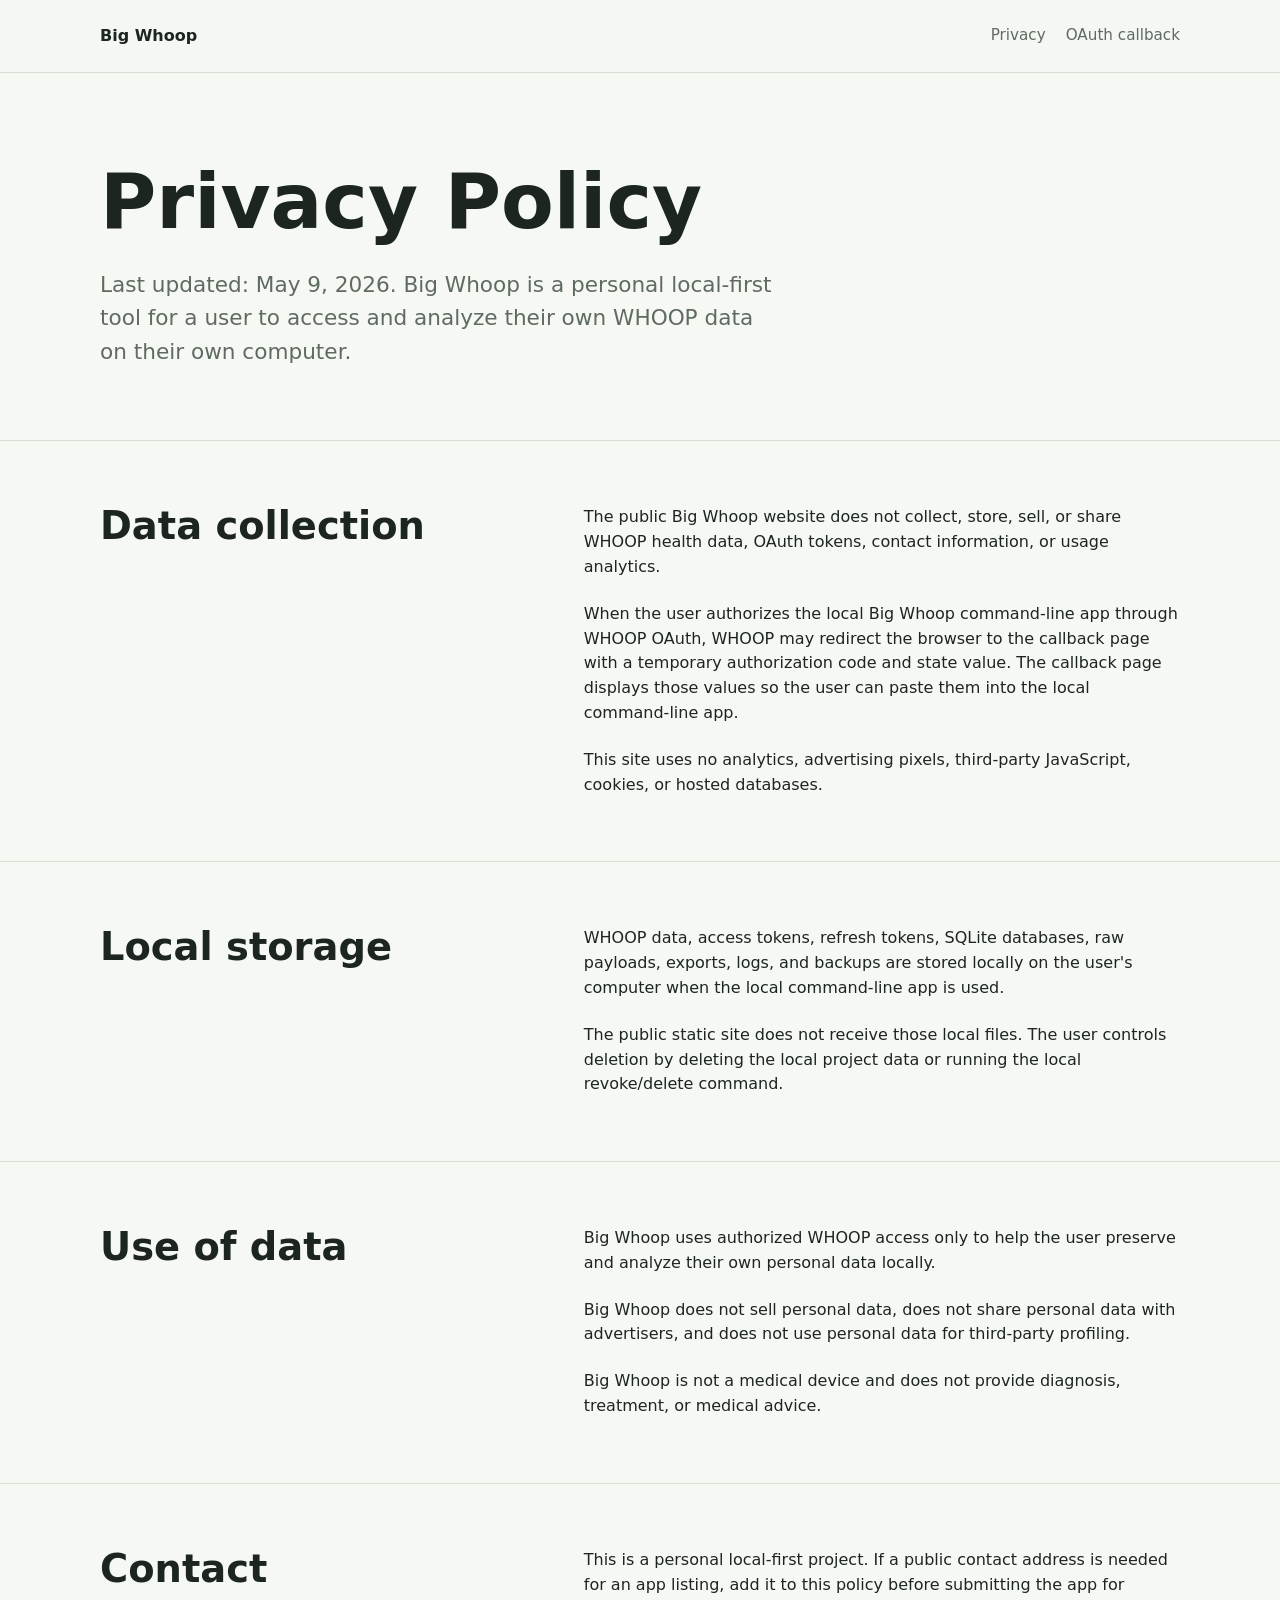
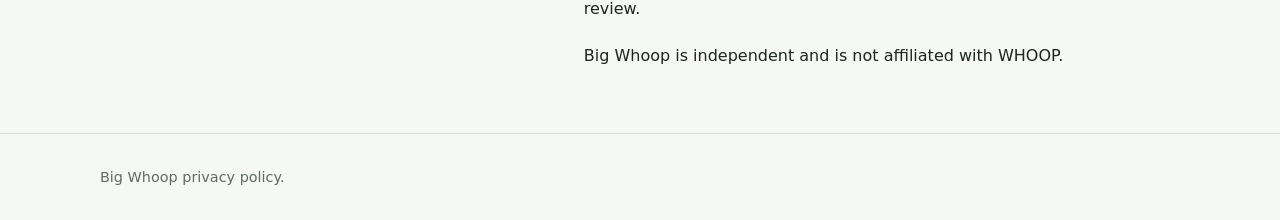
==== site/privacy/index.html @ 6ac947f6 "init" ====
<!doctype html>
<html lang="en">
  <head>
    <meta charset="utf-8">
    <meta name="viewport" content="width=device-width, initial-scale=1">
    <title>Privacy Policy | Big Whoop</title>
    <meta name="description" content="Privacy policy for Big Whoop, a local-first personal WHOOP data tool.">
    <link rel="stylesheet" href="../styles.css">
  </head>
  <body>
    <header class="site-header">
      <nav class="shell nav" aria-label="Main navigation">
        <a class="brand" href="../">Big Whoop</a>
        <div class="nav-links">
          <a href="../privacy/">Privacy</a>
          <a href="../oauth/callback/">OAuth callback</a>
        </div>
      </nav>
    </header>

    <main>
      <section class="hero">
        <div class="shell">
          <h1>Privacy Policy</h1>
          <p class="lede">Last updated: May 9, 2026. Big Whoop is a personal local-first tool for a user to access and analyze their own WHOOP data on their own computer.</p>
        </div>
      </section>

      <section class="section">
        <div class="shell section-grid">
          <h2>Data collection</h2>
          <div class="stack">
            <p>The public Big Whoop website does not collect, store, sell, or share WHOOP health data, OAuth tokens, contact information, or usage analytics.</p>
            <p>When the user authorizes the local Big Whoop command-line app through WHOOP OAuth, WHOOP may redirect the browser to the callback page with a temporary authorization code and state value. The callback page displays those values so the user can paste them into the local command-line app.</p>
            <p>This site uses no analytics, advertising pixels, third-party JavaScript, cookies, or hosted databases.</p>
          </div>
        </div>
      </section>

      <section class="section">
        <div class="shell section-grid">
          <h2>Local storage</h2>
          <div class="stack">
            <p>WHOOP data, access tokens, refresh tokens, SQLite databases, raw payloads, exports, logs, and backups are stored locally on the user's computer when the local command-line app is used.</p>
            <p>The public static site does not receive those local files. The user controls deletion by deleting the local project data or running the local revoke/delete command.</p>
          </div>
        </div>
      </section>

      <section class="section">
        <div class="shell section-grid">
          <h2>Use of data</h2>
          <div class="stack">
            <p>Big Whoop uses authorized WHOOP access only to help the user preserve and analyze their own personal data locally.</p>
            <p>Big Whoop does not sell personal data, does not share personal data with advertisers, and does not use personal data for third-party profiling.</p>
            <p>Big Whoop is not a medical device and does not provide diagnosis, treatment, or medical advice.</p>
          </div>
        </div>
      </section>

      <section class="section">
        <div class="shell section-grid">
          <h2>Contact</h2>
          <div class="stack">
            <p>This is a personal local-first project. If a public contact address is needed for an app listing, add it to this policy before submitting the app for review.</p>
            <p>Big Whoop is independent and is not affiliated with WHOOP.</p>
          </div>
        </div>
      </section>
    </main>

    <footer class="site-footer">
      <div class="shell">Big Whoop privacy policy.</div>
    </footer>
  </body>
</html>
---- site/styles.css ----
:root {
  color-scheme: light;
  --bg: #f6f8f3;
  --ink: #1c261f;
  --muted: #5f6b62;
  --line: #d7dfd5;
  --panel: #ffffff;
  --accent: #1f6f4a;
  --accent-ink: #ffffff;
  --warn: #8a5a00;
  font-family: Inter, ui-sans-serif, system-ui, -apple-system, BlinkMacSystemFont, "Segoe UI", sans-serif;
}

* {
  box-sizing: border-box;
}

body {
  margin: 0;
  background: var(--bg);
  color: var(--ink);
  line-height: 1.55;
}

a {
  color: var(--accent);
}

.shell {
  width: min(1080px, calc(100% - 40px));
  margin: 0 auto;
}

.site-header {
  border-bottom: 1px solid var(--line);
  background: rgba(246, 248, 243, 0.92);
}

.nav {
  min-height: 72px;
  display: flex;
  align-items: center;
  justify-content: space-between;
  gap: 24px;
}

.brand {
  color: var(--ink);
  font-size: 1rem;
  font-weight: 760;
  text-decoration: none;
}

.nav-links {
  display: flex;
  align-items: center;
  gap: 20px;
  font-size: 0.95rem;
}

.nav-links a {
  color: var(--muted);
  text-decoration: none;
}

.hero {
  padding: 88px 0 72px;
  border-bottom: 1px solid var(--line);
}

.hero-grid {
  display: grid;
  grid-template-columns: minmax(0, 1.25fr) minmax(280px, 0.75fr);
  gap: 56px;
  align-items: start;
}

h1,
h2,
h3 {
  margin: 0;
  line-height: 1.08;
  letter-spacing: 0;
}

h1 {
  max-width: 760px;
  font-size: clamp(2.5rem, 6vw, 5.8rem);
}

h2 {
  font-size: clamp(1.7rem, 3vw, 2.6rem);
}

h3 {
  font-size: 1.05rem;
}

p {
  margin: 0;
}

.lede {
  max-width: 680px;
  margin-top: 24px;
  color: var(--muted);
  font-size: clamp(1.05rem, 2vw, 1.35rem);
}

.actions {
  display: flex;
  flex-wrap: wrap;
  gap: 12px;
  margin-top: 32px;
}

.button {
  display: inline-flex;
  align-items: center;
  justify-content: center;
  min-height: 44px;
  padding: 0 18px;
  border: 1px solid var(--accent);
  background: var(--accent);
  color: var(--accent-ink);
  font-weight: 690;
  text-decoration: none;
}

.button.secondary {
  background: transparent;
  color: var(--accent);
}

.status-panel {
  padding: 24px;
  border: 1px solid var(--line);
  background: var(--panel);
}

.status-panel dl {
  margin: 18px 0 0;
  display: grid;
  gap: 14px;
}

.status-panel dt {
  color: var(--muted);
  font-size: 0.78rem;
  font-weight: 720;
  text-transform: uppercase;
}

.status-panel dd {
  margin: 3px 0 0;
  font-weight: 650;
}

.section {
  padding: 64px 0;
  border-bottom: 1px solid var(--line);
}

.section-grid {
  display: grid;
  grid-template-columns: minmax(220px, 0.42fr) minmax(0, 0.58fr);
  gap: 52px;
}

.stack {
  display: grid;
  gap: 22px;
}

.list {
  margin: 0;
  padding-left: 20px;
  color: var(--muted);
}

.list li + li {
  margin-top: 10px;
}

.notice {
  padding: 18px 20px;
  border-left: 4px solid var(--warn);
  background: #fff7df;
  color: #4e390c;
}

.code-box {
  margin-top: 18px;
  padding: 18px;
  overflow-x: auto;
  border: 1px solid var(--line);
  background: #111711;
  color: #e7f0e8;
  font: 0.94rem/1.55 ui-monospace, SFMono-Regular, Menlo, Consolas, monospace;
}

.callback-card {
  margin: 56px auto;
  width: min(860px, calc(100% - 40px));
  padding: 32px;
  border: 1px solid var(--line);
  background: var(--panel);
}

.field {
  display: grid;
  gap: 8px;
  margin-top: 18px;
}

.field label {
  color: var(--muted);
  font-size: 0.82rem;
  font-weight: 720;
  text-transform: uppercase;
}

.field input {
  width: 100%;
  min-height: 44px;
  padding: 9px 11px;
  border: 1px solid var(--line);
  color: var(--ink);
  font: 0.95rem ui-monospace, SFMono-Regular, Menlo, Consolas, monospace;
}

.site-footer {
  padding: 32px 0;
  color: var(--muted);
  font-size: 0.9rem;
}

@media (max-width: 760px) {
  .shell {
    width: min(100% - 28px, 1080px);
  }

  .nav {
    align-items: flex-start;
    flex-direction: column;
    justify-content: center;
    padding: 18px 0;
  }

  .nav-links {
    flex-wrap: wrap;
    gap: 14px;
  }

  .hero {
    padding: 54px 0 48px;
  }

  .hero-grid,
  .section-grid {
    grid-template-columns: 1fr;
    gap: 30px;
  }
}
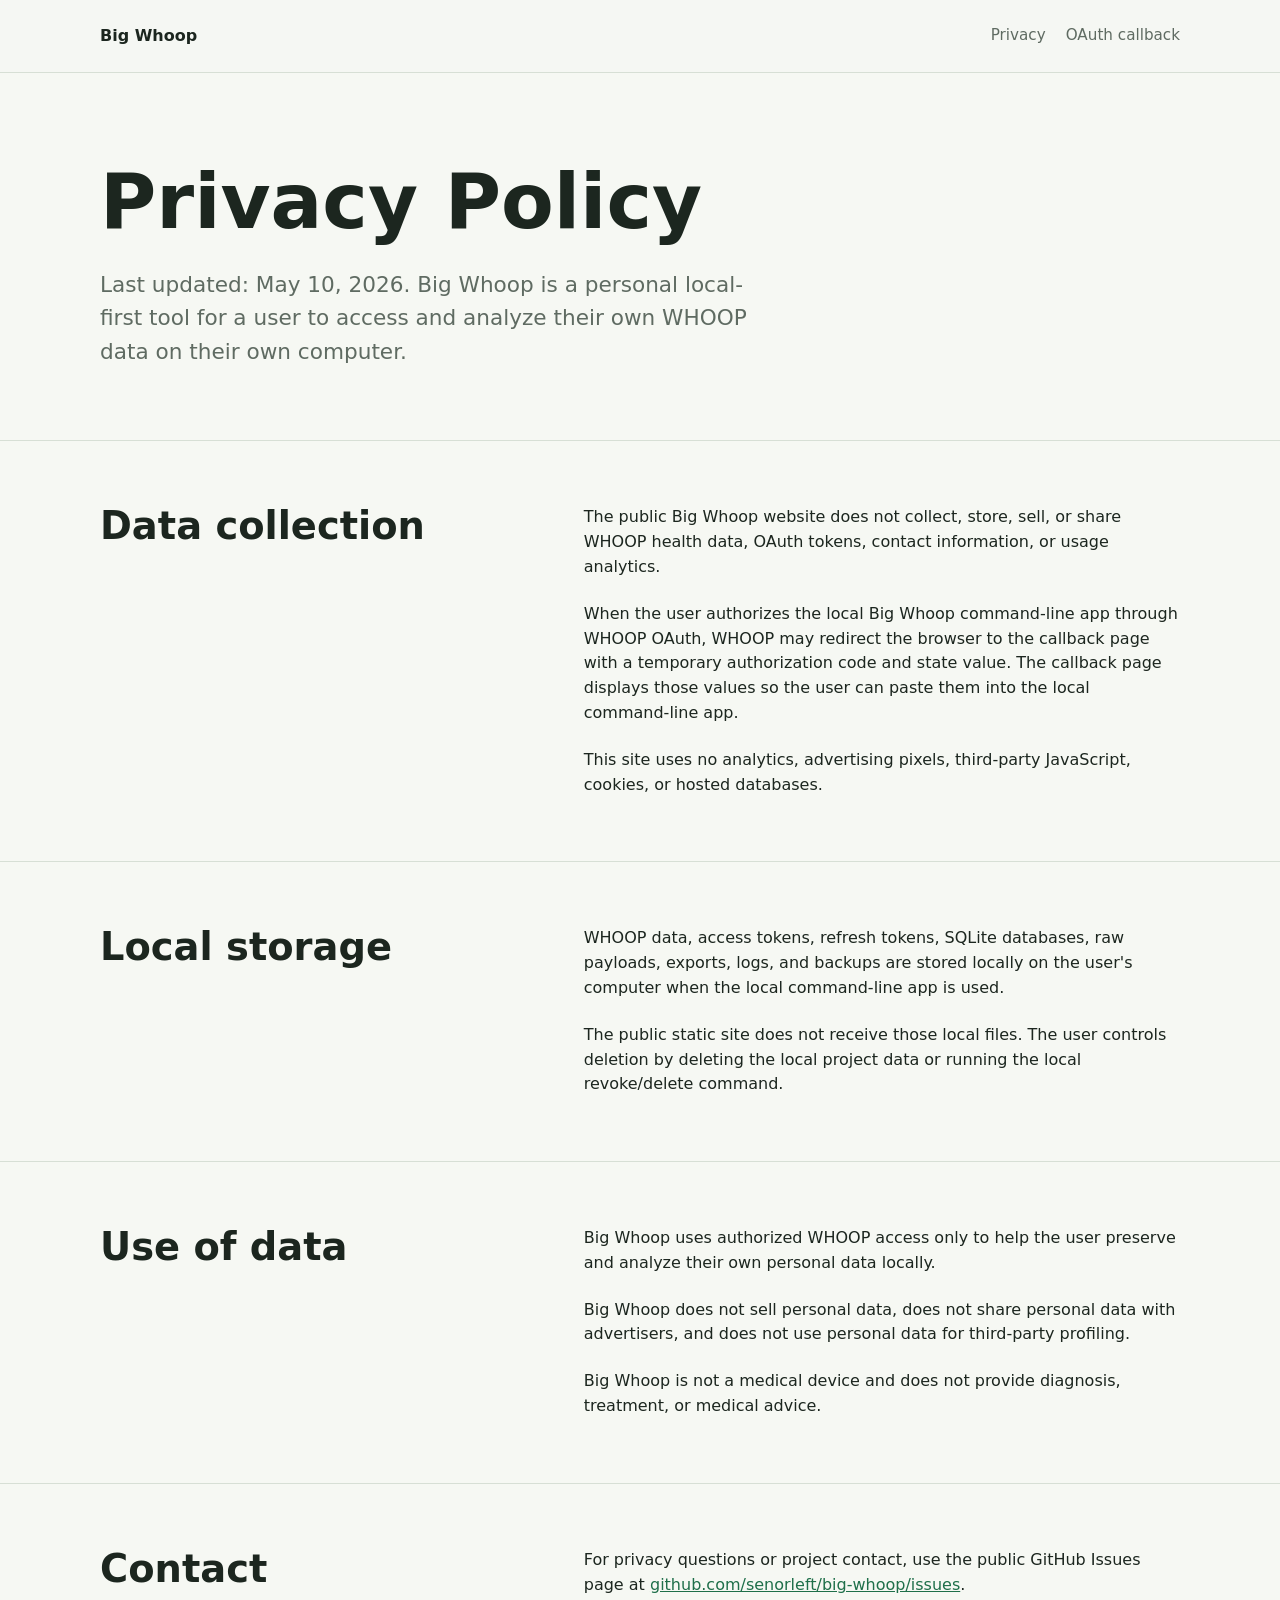
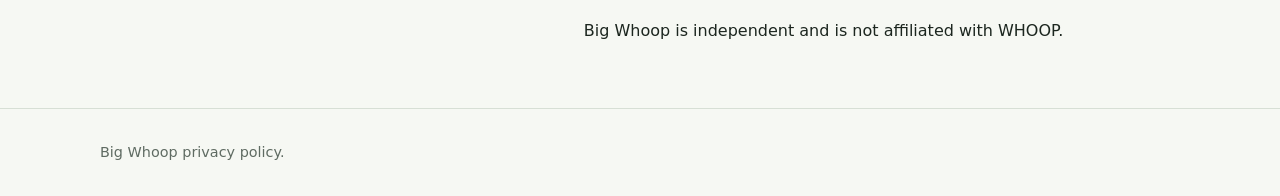
==== commit ce550a82: "Configure Cloudflare Pages compliance site Update the public static site and setup docs for Cloudfla" ====
--- a/site/privacy/index.html
+++ b/site/privacy/index.html
@@ -22,7 +22,7 @@
       <section class="hero">
         <div class="shell">
           <h1>Privacy Policy</h1>
-          <p class="lede">Last updated: May 9, 2026. Big Whoop is a personal local-first tool for a user to access and analyze their own WHOOP data on their own computer.</p>
+          <p class="lede">Last updated: May 10, 2026. Big Whoop is a personal local-first tool for a user to access and analyze their own WHOOP data on their own computer.</p>
         </div>
       </section>
 
@@ -62,7 +62,7 @@
         <div class="shell section-grid">
           <h2>Contact</h2>
           <div class="stack">
-            <p>This is a personal local-first project. If a public contact address is needed for an app listing, add it to this policy before submitting the app for review.</p>
+            <p>For privacy questions or project contact, use the public GitHub Issues page at <a href="https://github.com/senorleft/big-whoop/issues" rel="noreferrer">github.com/senorleft/big-whoop/issues</a>.</p>
             <p>Big Whoop is independent and is not affiliated with WHOOP.</p>
           </div>
         </div>
@@ -74,4 +74,3 @@
     </footer>
   </body>
 </html>
-
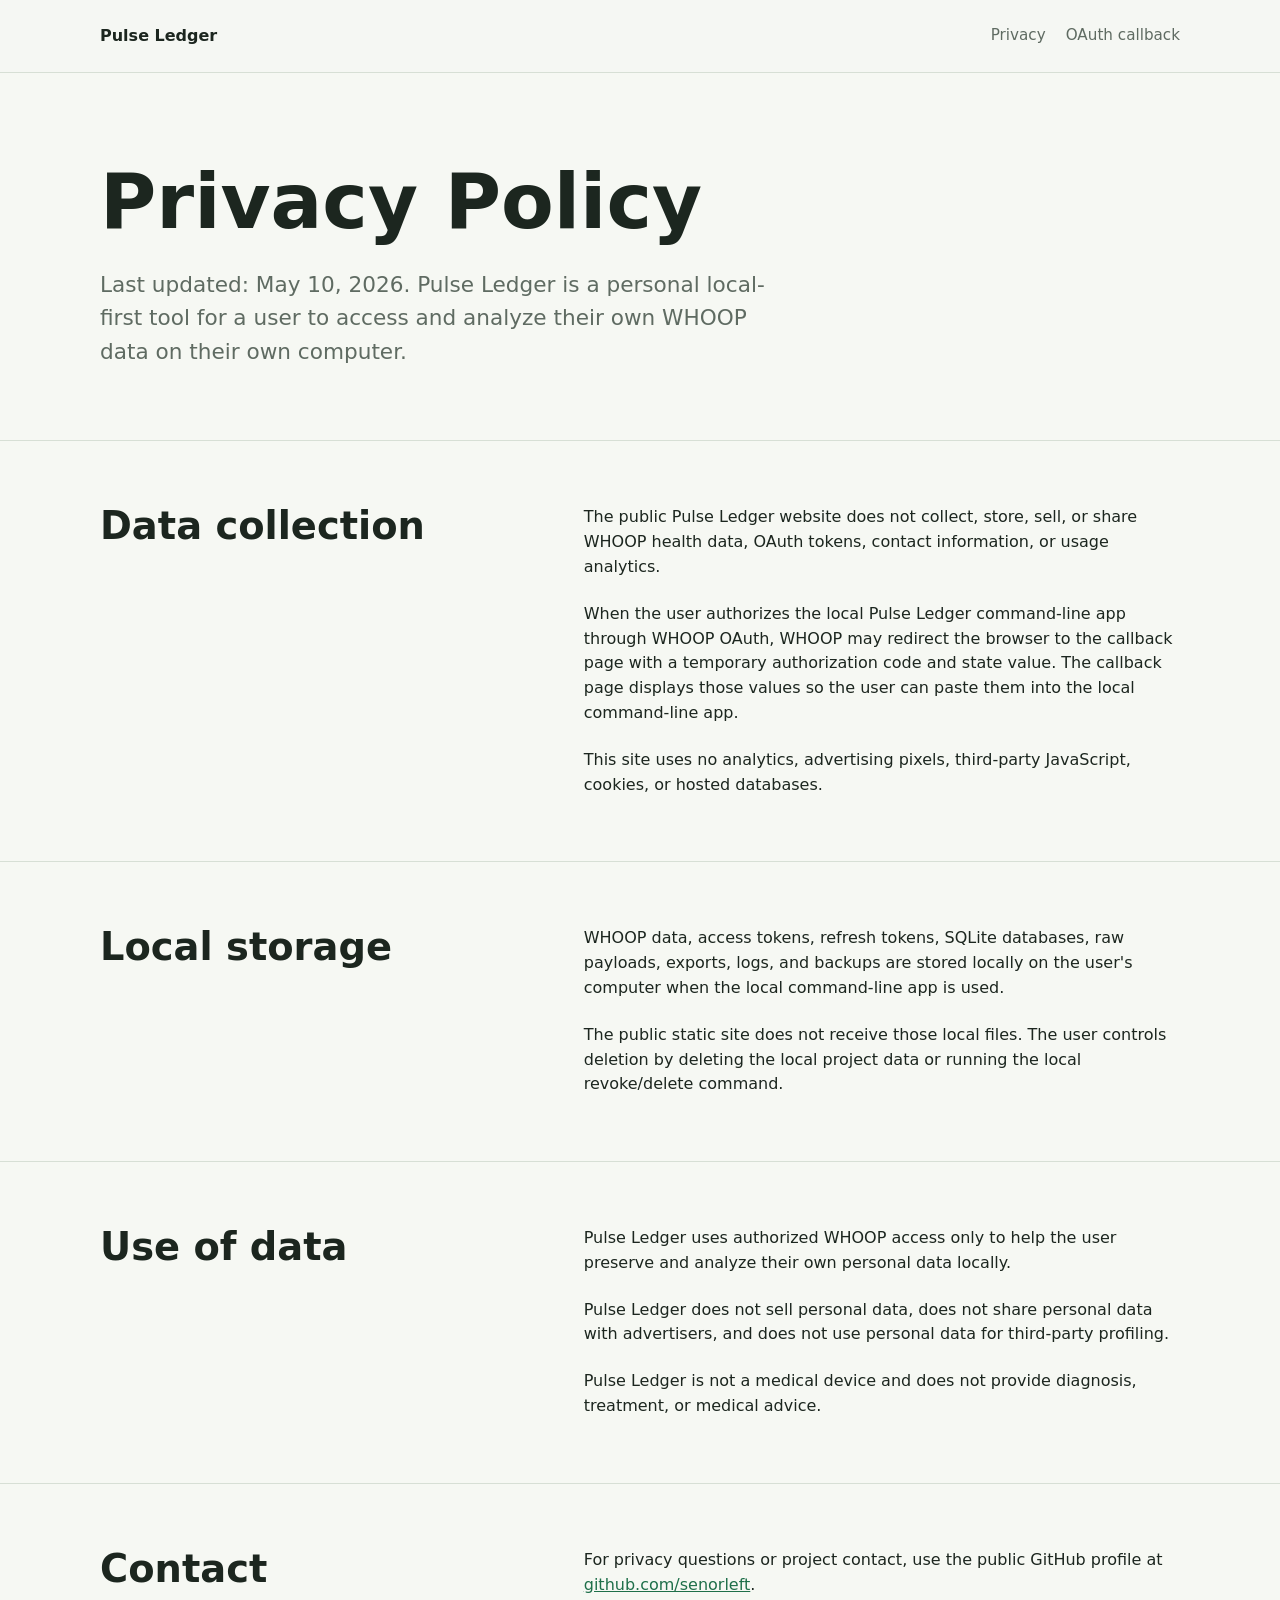
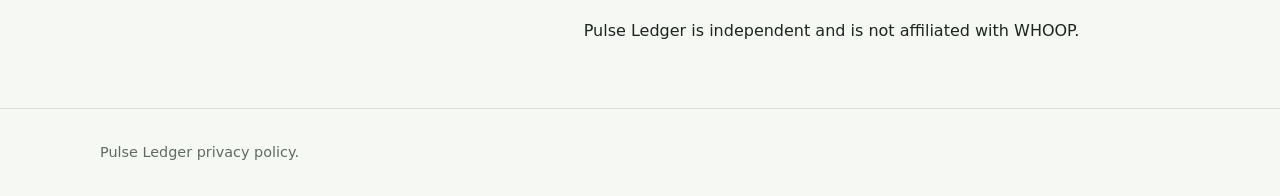
==== commit 0c1649d4: "Rename public app identity to Pulse Ledger Replace Big Whoop branding and code-facing examples in th" ====
--- a/site/privacy/index.html
+++ b/site/privacy/index.html
@@ -3,14 +3,14 @@
   <head>
     <meta charset="utf-8">
     <meta name="viewport" content="width=device-width, initial-scale=1">
-    <title>Privacy Policy | Big Whoop</title>
-    <meta name="description" content="Privacy policy for Big Whoop, a local-first personal WHOOP data tool.">
+    <title>Privacy Policy | Pulse Ledger</title>
+    <meta name="description" content="Privacy policy for Pulse Ledger, a local-first personal WHOOP data tool.">
     <link rel="stylesheet" href="../styles.css">
   </head>
   <body>
     <header class="site-header">
       <nav class="shell nav" aria-label="Main navigation">
-        <a class="brand" href="../">Big Whoop</a>
+        <a class="brand" href="../">Pulse Ledger</a>
         <div class="nav-links">
           <a href="../privacy/">Privacy</a>
           <a href="../oauth/callback/">OAuth callback</a>
@@ -22,7 +22,7 @@
       <section class="hero">
         <div class="shell">
           <h1>Privacy Policy</h1>
-          <p class="lede">Last updated: May 10, 2026. Big Whoop is a personal local-first tool for a user to access and analyze their own WHOOP data on their own computer.</p>
+          <p class="lede">Last updated: May 10, 2026. Pulse Ledger is a personal local-first tool for a user to access and analyze their own WHOOP data on their own computer.</p>
         </div>
       </section>
 
@@ -30,8 +30,8 @@
         <div class="shell section-grid">
           <h2>Data collection</h2>
           <div class="stack">
-            <p>The public Big Whoop website does not collect, store, sell, or share WHOOP health data, OAuth tokens, contact information, or usage analytics.</p>
-            <p>When the user authorizes the local Big Whoop command-line app through WHOOP OAuth, WHOOP may redirect the browser to the callback page with a temporary authorization code and state value. The callback page displays those values so the user can paste them into the local command-line app.</p>
+            <p>The public Pulse Ledger website does not collect, store, sell, or share WHOOP health data, OAuth tokens, contact information, or usage analytics.</p>
+            <p>When the user authorizes the local Pulse Ledger command-line app through WHOOP OAuth, WHOOP may redirect the browser to the callback page with a temporary authorization code and state value. The callback page displays those values so the user can paste them into the local command-line app.</p>
             <p>This site uses no analytics, advertising pixels, third-party JavaScript, cookies, or hosted databases.</p>
           </div>
         </div>
@@ -51,9 +51,9 @@
         <div class="shell section-grid">
           <h2>Use of data</h2>
           <div class="stack">
-            <p>Big Whoop uses authorized WHOOP access only to help the user preserve and analyze their own personal data locally.</p>
-            <p>Big Whoop does not sell personal data, does not share personal data with advertisers, and does not use personal data for third-party profiling.</p>
-            <p>Big Whoop is not a medical device and does not provide diagnosis, treatment, or medical advice.</p>
+            <p>Pulse Ledger uses authorized WHOOP access only to help the user preserve and analyze their own personal data locally.</p>
+            <p>Pulse Ledger does not sell personal data, does not share personal data with advertisers, and does not use personal data for third-party profiling.</p>
+            <p>Pulse Ledger is not a medical device and does not provide diagnosis, treatment, or medical advice.</p>
           </div>
         </div>
       </section>
@@ -62,15 +62,15 @@
         <div class="shell section-grid">
           <h2>Contact</h2>
           <div class="stack">
-            <p>For privacy questions or project contact, use the public GitHub Issues page at <a href="https://github.com/senorleft/big-whoop/issues" rel="noreferrer">github.com/senorleft/big-whoop/issues</a>.</p>
-            <p>Big Whoop is independent and is not affiliated with WHOOP.</p>
+            <p>For privacy questions or project contact, use the public GitHub profile at <a href="https://github.com/senorleft" rel="noreferrer">github.com/senorleft</a>.</p>
+            <p>Pulse Ledger is independent and is not affiliated with WHOOP.</p>
           </div>
         </div>
       </section>
     </main>
 
     <footer class="site-footer">
-      <div class="shell">Big Whoop privacy policy.</div>
+      <div class="shell">Pulse Ledger privacy policy.</div>
     </footer>
   </body>
 </html>
